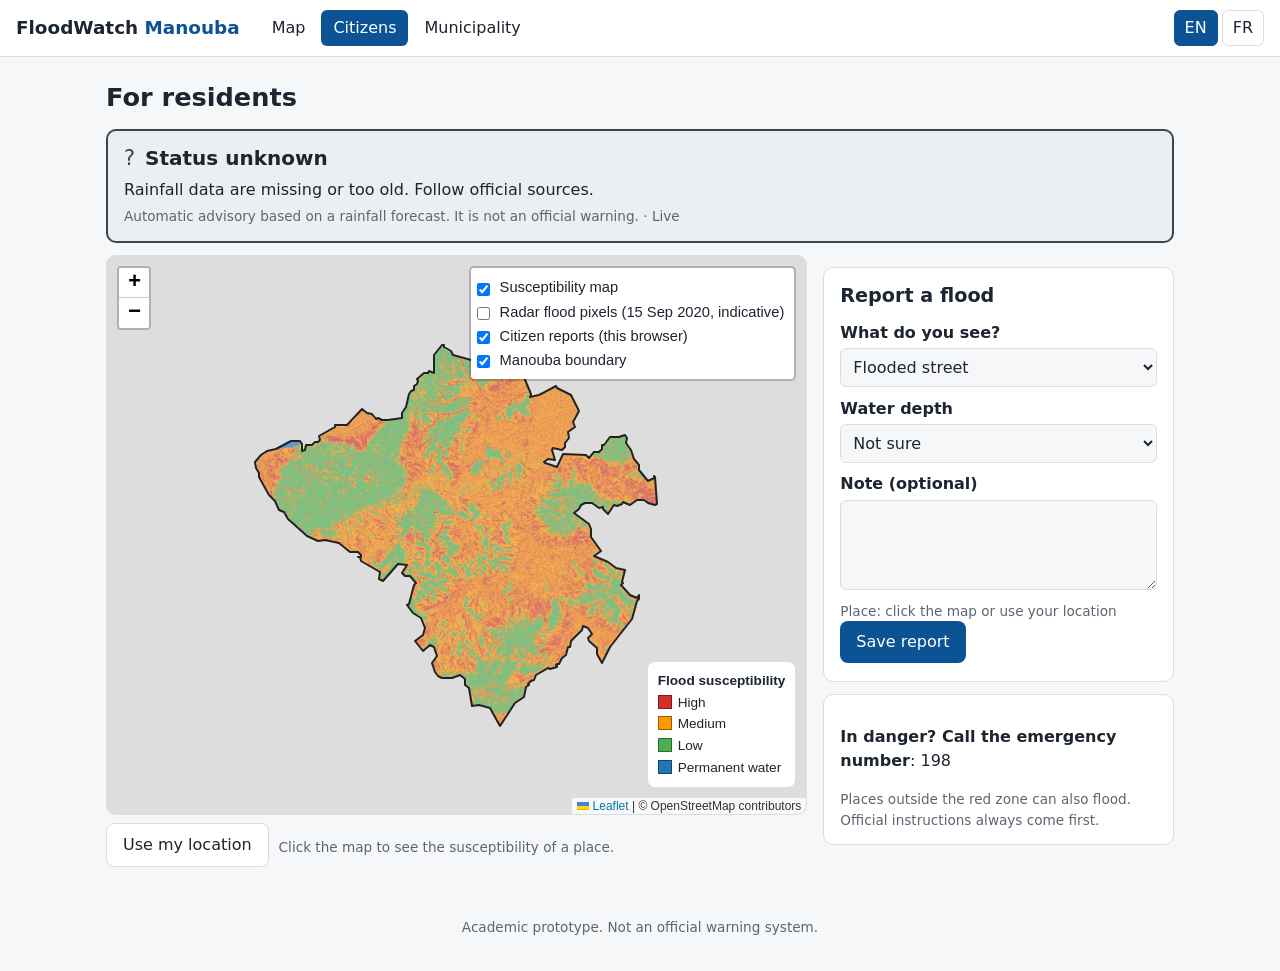
==== citizen.html @ 6d6fad41 "Add files via upload" ====
<!DOCTYPE html>
<html lang="en">
<head>
<meta charset="utf-8">
<meta name="viewport" content="width=device-width, initial-scale=1">
<title>FloodWatch Manouba - Citizens</title>
<link rel="stylesheet" href="lib/leaflet/leaflet.css">
<link rel="stylesheet" href="css/style.css">
</head>
<body>
<main>
  <h1 data-i18n="cit_h"></h1>
  <div id="banner" class="banner lvl-unknown" aria-live="polite"></div>
  <div class="two">
    <div>
      <div class="map" id="map"><div id="map-msg"></div></div>
      <div class="row" style="margin-top:8px"><button class="btn alt" id="locate" type="button" data-i18n="locate"></button><span class="small" data-i18n="click_hint"></span></div>
      <div class="card" id="place" aria-live="polite" hidden></div>
    </div>
    <div>
      <form class="card" id="report" aria-labelledby="rep-h">
        <h2 id="rep-h" style="margin-top:0" data-i18n="cit_report_h"></h2>
        <label for="r-type" data-i18n="rep_type"></label>
        <select id="r-type"><option value="t1"></option><option value="t2"></option><option value="t3"></option><option value="t4"></option></select>
        <label for="r-depth" data-i18n="rep_depth"></label>
        <select id="r-depth"><option value="d0"></option><option value="d1"></option><option value="d2"></option><option value="d3"></option></select>
        <label for="r-note" data-i18n="rep_note"></label>
        <textarea id="r-note" rows="3" maxlength="300"></textarea>
        <p class="small" id="r-loc" data-i18n="rep_loc"></p>
        <button class="btn" type="submit" data-i18n="rep_send"></button>
        <p class="small" id="r-msg" role="status"></p>
      </form>
      <div class="card"><p><strong data-i18n="emergency"></strong>: <span id="emg"></span></p><p class="small" data-i18n="disclaimer"></p></div>
    </div>
  </div>
</main>
<script src="lib/leaflet/leaflet.js"></script>
<script src="js/config.js"></script>
<script src="js/i18n.js"></script>
<script src="js/common.js"></script>
<script src="js/citizen.js"></script>
</body>
</html>
---- lib/leaflet/leaflet.css ----
/* required styles */

.leaflet-pane,
.leaflet-tile,
.leaflet-marker-icon,
.leaflet-marker-shadow,
.leaflet-tile-container,
.leaflet-pane > svg,
.leaflet-pane > canvas,
.leaflet-zoom-box,
.leaflet-image-layer,
.leaflet-layer {
	position: absolute;
	left: 0;
	top: 0;
	}
.leaflet-container {
	overflow: hidden;
	}
.leaflet-tile,
.leaflet-marker-icon,
.leaflet-marker-shadow {
	-webkit-user-select: none;
	   -moz-user-select: none;
	        user-select: none;
	  -webkit-user-drag: none;
	}
/* Prevents IE11 from highlighting tiles in blue */
.leaflet-tile::selection {
	background: transparent;
}
/* Safari renders non-retina tile on retina better with this, but Chrome is worse */
.leaflet-safari .leaflet-tile {
	image-rendering: -webkit-optimize-contrast;
	}
/* hack that prevents hw layers "stretching" when loading new tiles */
.leaflet-safari .leaflet-tile-container {
	width: 1600px;
	height: 1600px;
	-webkit-transform-origin: 0 0;
	}
.leaflet-marker-icon,
.leaflet-marker-shadow {
	display: block;
	}
/* .leaflet-container svg: reset svg max-width decleration shipped in Joomla! (joomla.org) 3.x */
/* .leaflet-container img: map is broken in FF if you have max-width: 100% on tiles */
.leaflet-container .leaflet-overlay-pane svg {
	max-width: none !important;
	max-height: none !important;
	}
.leaflet-container .leaflet-marker-pane img,
.leaflet-container .leaflet-shadow-pane img,
.leaflet-container .leaflet-tile-pane img,
.leaflet-container img.leaflet-image-layer,
.leaflet-container .leaflet-tile {
	max-width: none !important;
	max-height: none !important;
	width: auto;
	padding: 0;
	}

.leaflet-container img.leaflet-tile {
	/* See: https://bugs.chromium.org/p/chromium/issues/detail?id=600120 */
	mix-blend-mode: plus-lighter;
}

.leaflet-container.leaflet-touch-zoom {
	-ms-touch-action: pan-x pan-y;
	touch-action: pan-x pan-y;
	}
.leaflet-container.leaflet-touch-drag {
	-ms-touch-action: pinch-zoom;
	/* Fallback for FF which doesn't support pinch-zoom */
	touch-action: none;
	touch-action: pinch-zoom;
}
.leaflet-container.leaflet-touch-drag.leaflet-touch-zoom {
	-ms-touch-action: none;
	touch-action: none;
}
.leaflet-container {
	-webkit-tap-highlight-color: transparent;
}
.leaflet-container a {
	-webkit-tap-highlight-color: rgba(51, 181, 229, 0.4);
}
.leaflet-tile {
	filter: inherit;
	visibility: hidden;
	}
.leaflet-tile-loaded {
	visibility: inherit;
	}
.leaflet-zoom-box {
	width: 0;
	height: 0;
	-moz-box-sizing: border-box;
	     box-sizing: border-box;
	z-index: 800;
	}
/* workaround for https://bugzilla.mozilla.org/show_bug.cgi?id=888319 */
.leaflet-overlay-pane svg {
	-moz-user-select: none;
	}

.leaflet-pane         { z-index: 400; }

.leaflet-tile-pane    { z-index: 200; }
.leaflet-overlay-pane { z-index: 400; }
.leaflet-shadow-pane  { z-index: 500; }
.leaflet-marker-pane  { z-index: 600; }
.leaflet-tooltip-pane   { z-index: 650; }
.leaflet-popup-pane   { z-index: 700; }

.leaflet-map-pane canvas { z-index: 100; }
.leaflet-map-pane svg    { z-index: 200; }

.leaflet-vml-shape {
	width: 1px;
	height: 1px;
	}
.lvml {
	behavior: url(#default#VML);
	display: inline-block;
	position: absolute;
	}


/* control positioning */

.leaflet-control {
	position: relative;
	z-index: 800;
	pointer-events: visiblePainted; /* IE 9-10 doesn't have auto */
	pointer-events: auto;
	}
.leaflet-top,
.leaflet-bottom {
	position: absolute;
	z-index: 1000;
	pointer-events: none;
	}
.leaflet-top {
	top: 0;
	}
.leaflet-right {
	right: 0;
	}
.leaflet-bottom {
	bottom: 0;
	}
.leaflet-left {
	left: 0;
	}
.leaflet-control {
	float: left;
	clear: both;
	}
.leaflet-right .leaflet-control {
	float: right;
	}
.leaflet-top .leaflet-control {
	margin-top: 10px;
	}
.leaflet-bottom .leaflet-control {
	margin-bottom: 10px;
	}
.leaflet-left .leaflet-control {
	margin-left: 10px;
	}
.leaflet-right .leaflet-control {
	margin-right: 10px;
	}


/* zoom and fade animations */

.leaflet-fade-anim .leaflet-popup {
	opacity: 0;
	-webkit-transition: opacity 0.2s linear;
	   -moz-transition: opacity 0.2s linear;
	        transition: opacity 0.2s linear;
	}
.leaflet-fade-anim .leaflet-map-pane .leaflet-popup {
	opacity: 1;
	}
.leaflet-zoom-animated {
	-webkit-transform-origin: 0 0;
	    -ms-transform-origin: 0 0;
	        transform-origin: 0 0;
	}
svg.leaflet-zoom-animated {
	will-change: transform;
}

.leaflet-zoom-anim .leaflet-zoom-animated {
	-webkit-transition: -webkit-transform 0.25s cubic-bezier(0,0,0.25,1);
	   -moz-transition:    -moz-transform 0.25s cubic-bezier(0,0,0.25,1);
	        transition:         transform 0.25s cubic-bezier(0,0,0.25,1);
	}
.leaflet-zoom-anim .leaflet-tile,
.leaflet-pan-anim .leaflet-tile {
	-webkit-transition: none;
	   -moz-transition: none;
	        transition: none;
	}

.leaflet-zoom-anim .leaflet-zoom-hide {
	visibility: hidden;
	}


/* cursors */

.leaflet-interactive {
	cursor: pointer;
	}
.leaflet-grab {
	cursor: -webkit-grab;
	cursor:    -moz-grab;
	cursor:         grab;
	}
.leaflet-crosshair,
.leaflet-crosshair .leaflet-interactive {
	cursor: crosshair;
	}
.leaflet-popup-pane,
.leaflet-control {
	cursor: auto;
	}
.leaflet-dragging .leaflet-grab,
.leaflet-dragging .leaflet-grab .leaflet-interactive,
.leaflet-dragging .leaflet-marker-draggable {
	cursor: move;
	cursor: -webkit-grabbing;
	cursor:    -moz-grabbing;
	cursor:         grabbing;
	}

/* marker & overlays interactivity */
.leaflet-marker-icon,
.leaflet-marker-shadow,
.leaflet-image-layer,
.leaflet-pane > svg path,
.leaflet-tile-container {
	pointer-events: none;
	}

.leaflet-marker-icon.leaflet-interactive,
.leaflet-image-layer.leaflet-interactive,
.leaflet-pane > svg path.leaflet-interactive,
svg.leaflet-image-layer.leaflet-interactive path {
	pointer-events: visiblePainted; /* IE 9-10 doesn't have auto */
	pointer-events: auto;
	}

/* visual tweaks */

.leaflet-container {
	background: #ddd;
	outline-offset: 1px;
	}
.leaflet-container a {
	color: #0078A8;
	}
.leaflet-zoom-box {
	border: 2px dotted #38f;
	background: rgba(255,255,255,0.5);
	}


/* general typography */
.leaflet-container {
	font-family: "Helvetica Neue", Arial, Helvetica, sans-serif;
	font-size: 12px;
	font-size: 0.75rem;
	line-height: 1.5;
	}


/* general toolbar styles */

.leaflet-bar {
	box-shadow: 0 1px 5px rgba(0,0,0,0.65);
	border-radius: 4px;
	}
.leaflet-bar a {
	background-color: #fff;
	border-bottom: 1px solid #ccc;
	width: 26px;
	height: 26px;
	line-height: 26px;
	display: block;
	text-align: center;
	text-decoration: none;
	color: black;
	}
.leaflet-bar a,
.leaflet-control-layers-toggle {
	background-position: 50% 50%;
	background-repeat: no-repeat;
	display: block;
	}
.leaflet-bar a:hover,
.leaflet-bar a:focus {
	background-color: #f4f4f4;
	}
.leaflet-bar a:first-child {
	border-top-left-radius: 4px;
	border-top-right-radius: 4px;
	}
.leaflet-bar a:last-child {
	border-bottom-left-radius: 4px;
	border-bottom-right-radius: 4px;
	border-bottom: none;
	}
.leaflet-bar a.leaflet-disabled {
	cursor: default;
	background-color: #f4f4f4;
	color: #bbb;
	}

.leaflet-touch .leaflet-bar a {
	width: 30px;
	height: 30px;
	line-height: 30px;
	}
.leaflet-touch .leaflet-bar a:first-child {
	border-top-left-radius: 2px;
	border-top-right-radius: 2px;
	}
.leaflet-touch .leaflet-bar a:last-child {
	border-bottom-left-radius: 2px;
	border-bottom-right-radius: 2px;
	}

/* zoom control */

.leaflet-control-zoom-in,
.leaflet-control-zoom-out {
	font: bold 18px 'Lucida Console', Monaco, monospace;
	text-indent: 1px;
	}

.leaflet-touch .leaflet-control-zoom-in, .leaflet-touch .leaflet-control-zoom-out  {
	font-size: 22px;
	}


/* layers control */

.leaflet-control-layers {
	box-shadow: 0 1px 5px rgba(0,0,0,0.4);
	background: #fff;
	border-radius: 5px;
	}
.leaflet-control-layers-toggle {
	background-image: url(images/layers.png);
	width: 36px;
	height: 36px;
	}
.leaflet-retina .leaflet-control-layers-toggle {
	background-image: url(images/layers-2x.png);
	background-size: 26px 26px;
	}
.leaflet-touch .leaflet-control-layers-toggle {
	width: 44px;
	height: 44px;
	}
.leaflet-control-layers .leaflet-control-layers-list,
.leaflet-control-layers-expanded .leaflet-control-layers-toggle {
	display: none;
	}
.leaflet-control-layers-expanded .leaflet-control-layers-list {
	display: block;
	position: relative;
	}
.leaflet-control-layers-expanded {
	padding: 6px 10px 6px 6px;
	color: #333;
	background: #fff;
	}
.leaflet-control-layers-scrollbar {
	overflow-y: scroll;
	overflow-x: hidden;
	padding-right: 5px;
	}
.leaflet-control-layers-selector {
	margin-top: 2px;
	position: relative;
	top: 1px;
	}
.leaflet-control-layers label {
	display: block;
	font-size: 13px;
	font-size: 1.08333em;
	}
.leaflet-control-layers-separator {
	height: 0;
	border-top: 1px solid #ddd;
	margin: 5px -10px 5px -6px;
	}

/* Default icon URLs */
.leaflet-default-icon-path { /* used only in path-guessing heuristic, see L.Icon.Default */
	background-image: url(images/marker-icon.png);
	}


/* attribution and scale controls */

.leaflet-container .leaflet-control-attribution {
	background: #fff;
	background: rgba(255, 255, 255, 0.8);
	margin: 0;
	}
.leaflet-control-attribution,
.leaflet-control-scale-line {
	padding: 0 5px;
	color: #333;
	line-height: 1.4;
	}
.leaflet-control-attribution a {
	text-decoration: none;
	}
.leaflet-control-attribution a:hover,
.leaflet-control-attribution a:focus {
	text-decoration: underline;
	}
.leaflet-attribution-flag {
	display: inline !important;
	vertical-align: baseline !important;
	width: 1em;
	height: 0.6669em;
	}
.leaflet-left .leaflet-control-scale {
	margin-left: 5px;
	}
.leaflet-bottom .leaflet-control-scale {
	margin-bottom: 5px;
	}
.leaflet-control-scale-line {
	border: 2px solid #777;
	border-top: none;
	line-height: 1.1;
	padding: 2px 5px 1px;
	white-space: nowrap;
	-moz-box-sizing: border-box;
	     box-sizing: border-box;
	background: rgba(255, 255, 255, 0.8);
	text-shadow: 1px 1px #fff;
	}
.leaflet-control-scale-line:not(:first-child) {
	border-top: 2px solid #777;
	border-bottom: none;
	margin-top: -2px;
	}
.leaflet-control-scale-line:not(:first-child):not(:last-child) {
	border-bottom: 2px solid #777;
	}

.leaflet-touch .leaflet-control-attribution,
.leaflet-touch .leaflet-control-layers,
.leaflet-touch .leaflet-bar {
	box-shadow: none;
	}
.leaflet-touch .leaflet-control-layers,
.leaflet-touch .leaflet-bar {
	border: 2px solid rgba(0,0,0,0.2);
	background-clip: padding-box;
	}


/* popup */

.leaflet-popup {
	position: absolute;
	text-align: center;
	margin-bottom: 20px;
	}
.leaflet-popup-content-wrapper {
	padding: 1px;
	text-align: left;
	border-radius: 12px;
	}
.leaflet-popup-content {
	margin: 13px 24px 13px 20px;
	line-height: 1.3;
	font-size: 13px;
	font-size: 1.08333em;
	min-height: 1px;
	}
.leaflet-popup-content p {
	margin: 17px 0;
	margin: 1.3em 0;
	}
.leaflet-popup-tip-container {
	width: 40px;
	height: 20px;
	position: absolute;
	left: 50%;
	margin-top: -1px;
	margin-left: -20px;
	overflow: hidden;
	pointer-events: none;
	}
.leaflet-popup-tip {
	width: 17px;
	height: 17px;
	padding: 1px;

	margin: -10px auto 0;
	pointer-events: auto;

	-webkit-transform: rotate(45deg);
	   -moz-transform: rotate(45deg);
	    -ms-transform: rotate(45deg);
	        transform: rotate(45deg);
	}
.leaflet-popup-content-wrapper,
.leaflet-popup-tip {
	background: white;
	color: #333;
	box-shadow: 0 3px 14px rgba(0,0,0,0.4);
	}
.leaflet-container a.leaflet-popup-close-button {
	position: absolute;
	top: 0;
	right: 0;
	border: none;
	text-align: center;
	width: 24px;
	height: 24px;
	font: 16px/24px Tahoma, Verdana, sans-serif;
	color: #757575;
	text-decoration: none;
	background: transparent;
	}
.leaflet-container a.leaflet-popup-close-button:hover,
.leaflet-container a.leaflet-popup-close-button:focus {
	color: #585858;
	}
.leaflet-popup-scrolled {
	overflow: auto;
	}

.leaflet-oldie .leaflet-popup-content-wrapper {
	-ms-zoom: 1;
	}
.leaflet-oldie .leaflet-popup-tip {
	width: 24px;
	margin: 0 auto;

	-ms-filter: "progid:DXImageTransform.Microsoft.Matrix(M11=0.70710678, M12=0.70710678, M21=-0.70710678, M22=0.70710678)";
	filter: progid:DXImageTransform.Microsoft.Matrix(M11=0.70710678, M12=0.70710678, M21=-0.70710678, M22=0.70710678);
	}

.leaflet-oldie .leaflet-control-zoom,
.leaflet-oldie .leaflet-control-layers,
.leaflet-oldie .leaflet-popup-content-wrapper,
.leaflet-oldie .leaflet-popup-tip {
	border: 1px solid #999;
	}


/* div icon */

.leaflet-div-icon {
	background: #fff;
	border: 1px solid #666;
	}


/* Tooltip */
/* Base styles for the element that has a tooltip */
.leaflet-tooltip {
	position: absolute;
	padding: 6px;
	background-color: #fff;
	border: 1px solid #fff;
	border-radius: 3px;
	color: #222;
	white-space: nowrap;
	-webkit-user-select: none;
	-moz-user-select: none;
	-ms-user-select: none;
	user-select: none;
	pointer-events: none;
	box-shadow: 0 1px 3px rgba(0,0,0,0.4);
	}
.leaflet-tooltip.leaflet-interactive {
	cursor: pointer;
	pointer-events: auto;
	}
.leaflet-tooltip-top:before,
.leaflet-tooltip-bottom:before,
.leaflet-tooltip-left:before,
.leaflet-tooltip-right:before {
	position: absolute;
	pointer-events: none;
	border: 6px solid transparent;
	background: transparent;
	content: "";
	}

/* Directions */

.leaflet-tooltip-bottom {
	margin-top: 6px;
}
.leaflet-tooltip-top {
	margin-top: -6px;
}
.leaflet-tooltip-bottom:before,
.leaflet-tooltip-top:before {
	left: 50%;
	margin-left: -6px;
	}
.leaflet-tooltip-top:before {
	bottom: 0;
	margin-bottom: -12px;
	border-top-color: #fff;
	}
.leaflet-tooltip-bottom:before {
	top: 0;
	margin-top: -12px;
	margin-left: -6px;
	border-bottom-color: #fff;
	}
.leaflet-tooltip-left {
	margin-left: -6px;
}
.leaflet-tooltip-right {
	margin-left: 6px;
}
.leaflet-tooltip-left:before,
.leaflet-tooltip-right:before {
	top: 50%;
	margin-top: -6px;
	}
.leaflet-tooltip-left:before {
	right: 0;
	margin-right: -12px;
	border-left-color: #fff;
	}
.leaflet-tooltip-right:before {
	left: 0;
	margin-left: -12px;
	border-right-color: #fff;
	}

/* Printing */

@media print {
	/* Prevent printers from removing background-images of controls. */
	.leaflet-control {
		-webkit-print-color-adjust: exact;
		print-color-adjust: exact;
		}
	}
---- css/style.css ----
:root{--bg:#f6f7f9;--fg:#1c2530;--mut:#5b6672;--card:#fff;--line:#d9dee4;--brand:#0b5394;
--ok:#2e7d32;--ok-bg:#e8f5e9;--wa:#8a5200;--wa-bg:#fff3e0;--al:#b71c1c;--al-bg:#ffebee;--un:#37474f;--un-bg:#eceff1}
@media (prefers-color-scheme:dark){:root{--bg:#10151b;--fg:#e8edf2;--mut:#a3adb8;--card:#18202a;--line:#2b3744;--brand:#7fb6ee;
--ok:#81c784;--ok-bg:#1b2e1d;--wa:#ffb74d;--wa-bg:#33260f;--al:#ff8a80;--al-bg:#3a1618;--un:#b0bec5;--un-bg:#232c34}}
*{box-sizing:border-box}
body{margin:0;font:16px/1.5 system-ui,-apple-system,"Segoe UI",Roboto,sans-serif;background:var(--bg);color:var(--fg)}
a{color:var(--brand)}
.top{display:flex;flex-wrap:wrap;align-items:center;gap:8px 20px;padding:10px 16px;background:var(--card);border-bottom:1px solid var(--line);position:sticky;top:0;z-index:1000}
.brand{font-weight:700;font-size:1.15rem;text-decoration:none;color:var(--fg)}.brand span{color:var(--brand)}
.top nav{display:flex;gap:4px;flex:1;flex-wrap:wrap}
.top nav a{padding:6px 12px;border-radius:6px;text-decoration:none;color:var(--fg)}
.top nav a[aria-current=page]{background:var(--brand);color:#fff}
.langs{display:flex;gap:4px}
.langbtn{border:1px solid var(--line);background:var(--card);color:var(--fg);padding:5px 10px;border-radius:6px;cursor:pointer;font:inherit}
.langbtn[aria-pressed=true]{background:var(--brand);color:#fff;border-color:var(--brand)}
main{max-width:1100px;margin:0 auto;padding:16px}
h1{font-size:1.6rem;margin:.2em 0 .3em}h2{font-size:1.2rem;margin:1.4em 0 .5em}
.lead{color:var(--mut);margin-top:0}
.card{background:var(--card);border:1px solid var(--line);border-radius:10px;padding:14px 16px;margin:12px 0}
.small{font-size:.85rem;color:var(--mut);margin:.3em 0 0}
.banner{border-radius:10px;padding:12px 16px;border:2px solid;margin:12px 0}
.banner p{margin:.25em 0}.b-head{display:flex;align-items:center;gap:10px;font-size:1.25rem}.b-sym{font-size:1.3rem}
.lvl-standby{background:var(--ok-bg);border-color:var(--ok);color:var(--fg)}.lvl-standby .b-sym{color:var(--ok)}
.lvl-watch{background:var(--wa-bg);border-color:var(--wa)}.lvl-watch .b-sym{color:var(--wa)}
.lvl-alert{background:var(--al-bg);border-color:var(--al)}.lvl-alert .b-sym{color:var(--al)}
.lvl-unknown{background:var(--un-bg);border-color:var(--un)}.lvl-unknown .b-sym{color:var(--un)}
.map{height:min(70vh,560px);min-height:340px;border-radius:10px;border:1px solid var(--line);position:relative}
.maplist{display:grid;grid-template-columns:1fr;gap:12px}
.legend{background:var(--card);color:var(--fg);padding:8px 10px;border-radius:8px;border:1px solid var(--line);font-size:.85rem;line-height:1.6}
.legend i{display:inline-block;width:14px;height:14px;margin-right:6px;border:1px solid #0006;vertical-align:-2px}
.btn{background:var(--brand);color:#fff;border:0;border-radius:8px;padding:9px 16px;font:inherit;cursor:pointer}
.btn.alt{background:var(--card);color:var(--fg);border:1px solid var(--line)}
.btn:disabled{opacity:.5}
.row{display:flex;flex-wrap:wrap;gap:10px;align-items:center}
.grid2{display:grid;gap:12px;grid-template-columns:repeat(auto-fit,minmax(260px,1fr))}
.kpi{background:var(--card);border:1px solid var(--line);border-radius:10px;padding:12px 14px}
.kpi b{display:block;font-size:1.6rem;line-height:1.2}.kpi span{color:var(--mut);font-size:.9rem}
label{display:block;margin:.6em 0 .2em;font-weight:600}
input,select,textarea{width:100%;font:inherit;padding:8px;border:1px solid var(--line);border-radius:6px;background:var(--bg);color:var(--fg)}
fieldset{border:1px solid var(--line);border-radius:10px}
table{width:100%;border-collapse:collapse;font-size:.95rem}th,td{padding:7px 8px;border-bottom:1px solid var(--line);text-align:left}
td.n,th.n{text-align:right;font-variant-numeric:tabular-nums}
.chart svg{width:100%;height:auto}.chart text{font-size:10px;fill:var(--mut)}.chart .grid{stroke:var(--line);stroke-width:1}
.chart .bar{fill:#2f7fc1}.chart .bar.fc{fill:#9ac3e8}.chart .now{stroke:var(--al);stroke-width:2;stroke-dasharray:4 3}
.seg{display:inline-flex;border:1px solid var(--line);border-radius:8px;overflow:hidden}
.seg button{border:0;background:var(--card);color:var(--fg);padding:7px 14px;font:inherit;cursor:pointer}
.seg button[aria-pressed=true]{background:var(--brand);color:#fff}
.warn{border-left:4px solid var(--wa);padding:6px 12px;background:var(--wa-bg)}
.foot{text-align:center;color:var(--mut);padding:20px 16px;font-size:.85rem}
ul.clean{list-style:none;padding:0;margin:0}ul.clean li{padding:6px 0;border-bottom:1px solid var(--line)}
#map-msg{position:absolute;z-index:900;left:50%;top:12px;transform:translateX(-50%);background:var(--card);padding:6px 12px;border-radius:8px;border:1px solid var(--line);font-size:.9rem}
#map-msg:empty{display:none}
@media (min-width:900px){.two{display:grid;grid-template-columns:2fr 1fr;gap:16px}}
/* keep Leaflet's own controls unaffected by the form styles above */
.leaflet-control-layers label{display:block;margin:2px 0;font-weight:400;color:#1c2530}
.leaflet-control-layers input{width:auto;padding:0;margin:0 6px 0 0;vertical-align:middle}
.leaflet-control-layers-list{font-size:.85rem}
.leaflet-popup-content{color:#1c2530}
input[type=range]{padding:0;border:0;background:none}
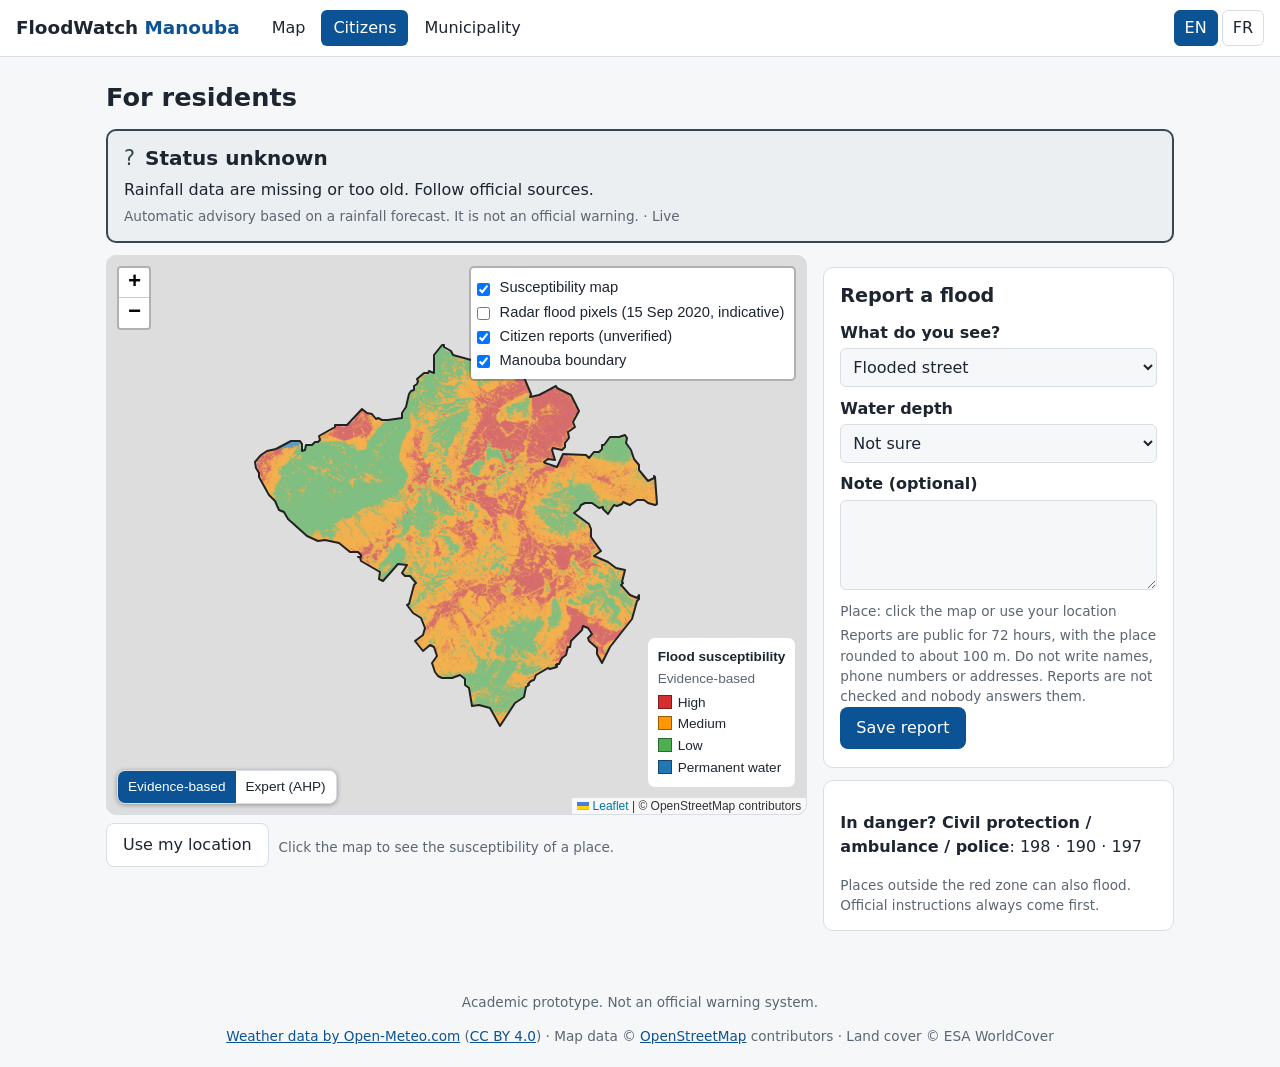
==== commit bfba29f0: "Add files via upload" ====
--- a/citizen.html
+++ b/citizen.html
@@ -27,6 +27,7 @@
         <label for="r-note" data-i18n="rep_note"></label>
         <textarea id="r-note" rows="3" maxlength="300"></textarea>
         <p class="small" id="r-loc" data-i18n="rep_loc"></p>
+        <p class="small" data-i18n="rep_privacy"></p>
         <button class="btn" type="submit" data-i18n="rep_send"></button>
         <p class="small" id="r-msg" role="status"></p>
       </form>
--- a/css/style.css
+++ b/css/style.css
@@ -40,7 +40,7 @@
 fieldset{border:1px solid var(--line);border-radius:10px}
 table{width:100%;border-collapse:collapse;font-size:.95rem}th,td{padding:7px 8px;border-bottom:1px solid var(--line);text-align:left}
 td.n,th.n{text-align:right;font-variant-numeric:tabular-nums}
-.chart svg{width:100%;height:auto}.chart text{font-size:10px;fill:var(--mut)}.chart .grid{stroke:var(--line);stroke-width:1}
+.chart{overflow-x:auto}.chart svg{width:100%;min-width:600px;height:auto}.chart text{font-size:10px;fill:var(--mut)}.chart .grid{stroke:var(--line);stroke-width:1}
 .chart .bar{fill:#2f7fc1}.chart .bar.fc{fill:#9ac3e8}.chart .now{stroke:var(--al);stroke-width:2;stroke-dasharray:4 3}
 .seg{display:inline-flex;border:1px solid var(--line);border-radius:8px;overflow:hidden}
 .seg button{border:0;background:var(--card);color:var(--fg);padding:7px 14px;font:inherit;cursor:pointer}
@@ -57,3 +57,12 @@
 .leaflet-control-layers-list{font-size:.85rem}
 .leaflet-popup-content{color:#1c2530}
 input[type=range]{padding:0;border:0;background:none}
+
+.chart .dv{stroke:var(--line);stroke-width:1}.chart .dt{font-weight:700}
+.chart .thr{stroke-width:1;stroke-dasharray:3 3}.chart .thr.w{stroke:var(--wa)}.chart .thr.a{stroke:var(--al)}
+.chart .th.w,.chart .th.a{font-size:9px;fill:var(--fg)}
+ul.clean.scroll{max-height:360px;overflow:auto}
+
+.mapswitch{box-shadow:0 1px 5px #0005;background:var(--card)}
+.mapswitch button{font-size:.85rem;padding:6px 10px}
+.legend .small{display:block;margin:0 0 2px}
